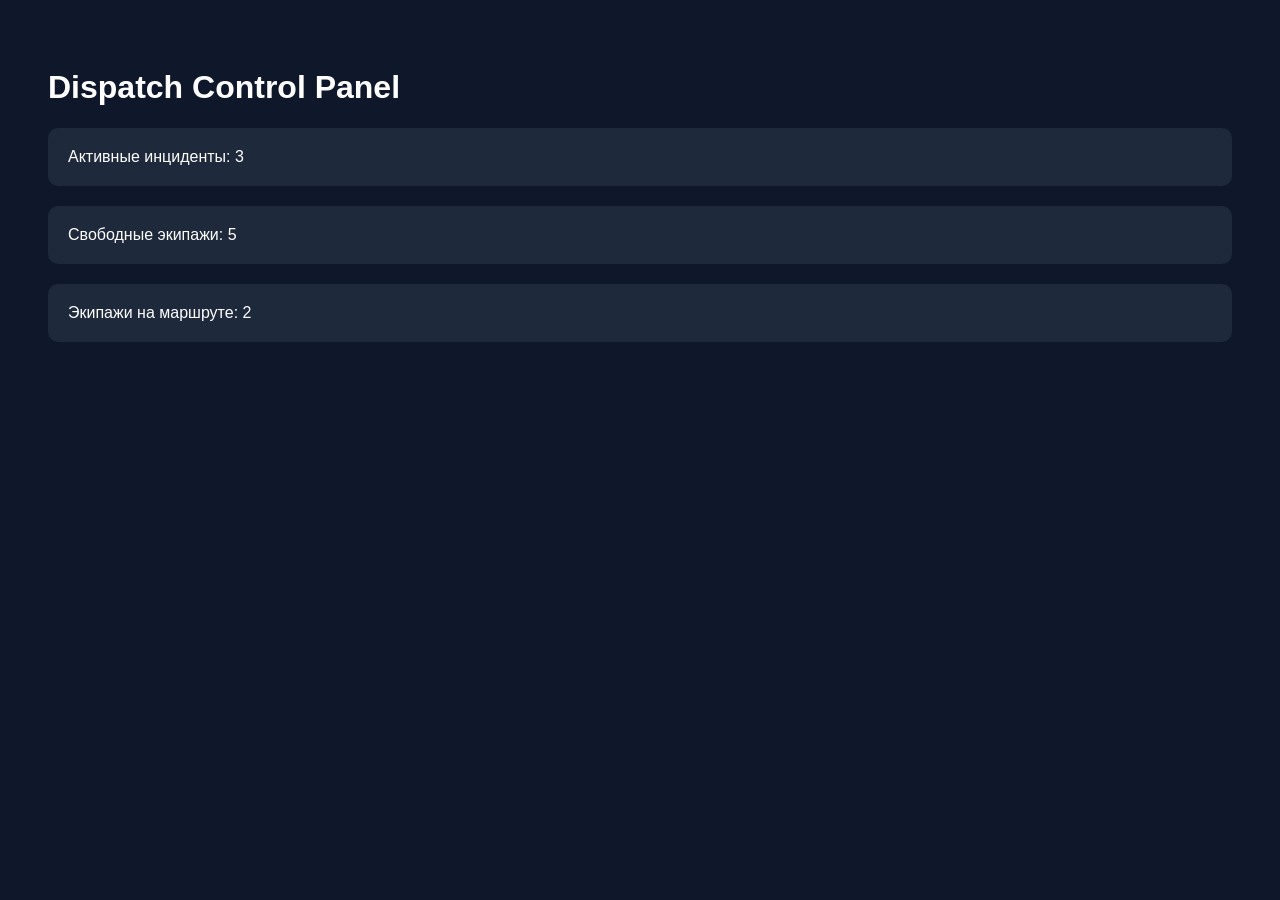
==== index.html @ 0550d168 "Initial commit" ====
<!DOCTYPE html>
<html lang="ru">

<head>
<meta charset="UTF-8">
<title>Dispatch Control Panel</title>
<link rel="stylesheet" href="style.css">
</head>

<body>

<h1>Dispatch Control Panel</h1>

<div class="card">
Активные инциденты: 3
</div>

<div class="card">
Свободные экипажи: 5
</div>

<div class="card">
Экипажи на маршруте: 2
</div>

<script src="script.ts"></script>

</body>
</html>
---- style.css ----
body{
font-family: Arial;
background:#0f172a;
color:white;
padding:40px;
}

.card{
background:#1e293b;
padding:20px;
border-radius:10px;
margin-top:20px;
}
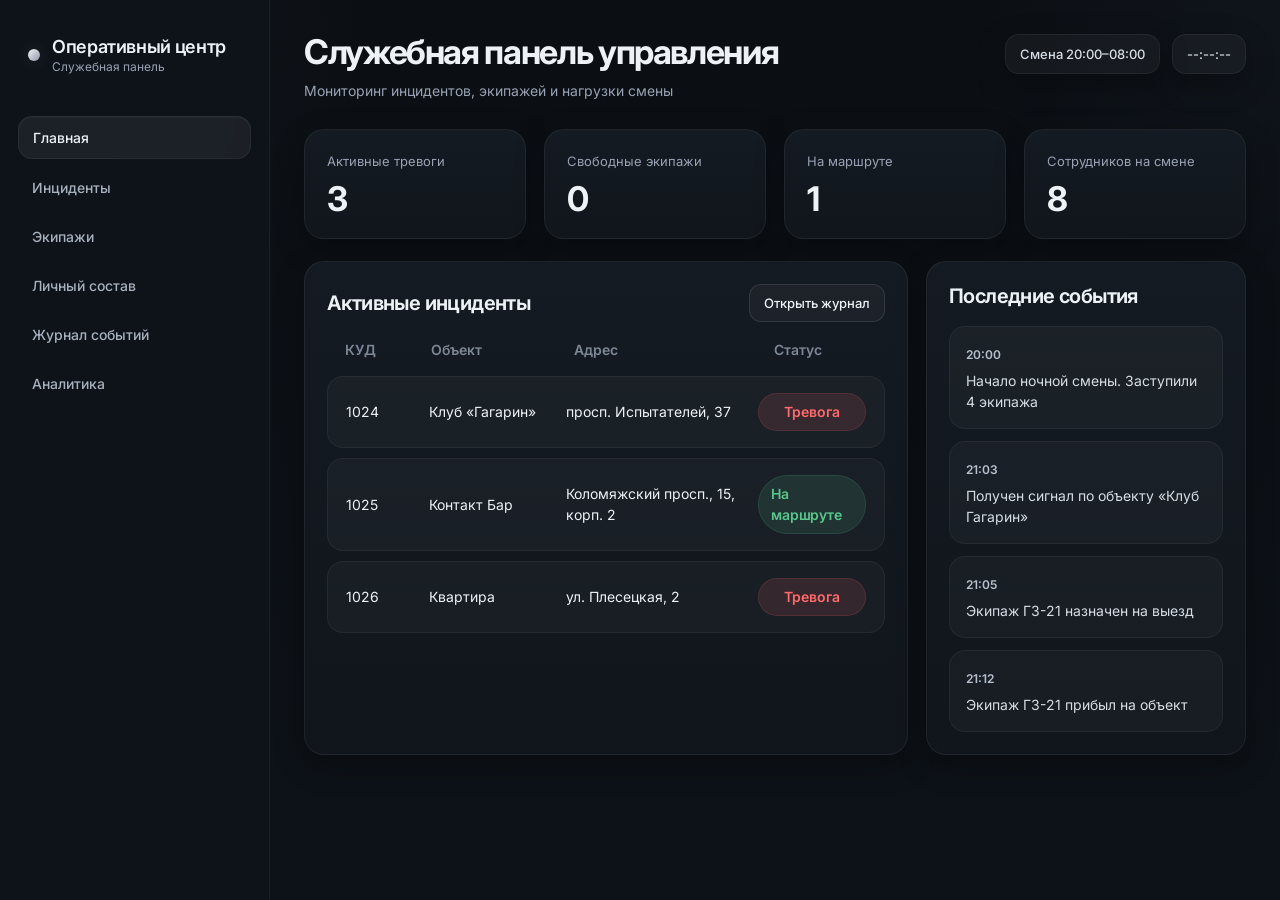
==== commit 1d885189: "updated css, index" ====
--- a/index.html
+++ b/index.html
@@ -1,29 +1,138 @@
 <!DOCTYPE html>
 <html lang="ru">
+<head>
+  <meta charset="UTF-8" />
+  <meta name="viewport" content="width=device-width, initial-scale=1.0" />
+  <title>Панель управления службой</title>
+  <link rel="stylesheet" href="style.css" />
+</head>
+<body>
+  <div class="layout">
+    <aside class="sidebar">
+      <div class="logo-block">
+        <div class="logo-dot"></div>
+        <div>
+          <h2 class="logo-title">Оперативный центр</h2>
+          <p class="logo-subtitle">Служебная панель</p>
+        </div>
+      </div>
 
-<head>
-<meta charset="UTF-8">
-<title>Dispatch Control Panel</title>
-<link rel="stylesheet" href="style.css">
-</head>
+      <nav class="menu">
+        <a class="menu-item active" href="#">Главная</a>
+        <a class="menu-item" href="#">Инциденты</a>
+        <a class="menu-item" href="#">Экипажи</a>
+        <a class="menu-item" href="#">Личный состав</a>
+        <a class="menu-item" href="#">Журнал событий</a>
+        <a class="menu-item" href="#">Аналитика</a>
+      </nav>
+    </aside>
 
-<body>
+    <main class="main">
+      <header class="topbar">
+        <div>
+          <h1>Служебная панель управления</h1>
+          <p class="subtitle">
+            Мониторинг инцидентов, экипажей и нагрузки смены
+          </p>
+        </div>
 
-<h1>Dispatch Control Panel</h1>
+        <div class="topbar-right">
+          <div class="shift-badge">Смена 20:00–08:00</div>
+          <div class="time-box" id="current-time">--:--:--</div>
+        </div>
+      </header>
 
-<div class="card">
-Активные инциденты: 3
-</div>
+      <section class="stats">
+        <div class="card stat-card">
+          <p class="card-label">Активные тревоги</p>
+          <h3>3</h3>
+        </div>
 
-<div class="card">
-Свободные экипажи: 5
-</div>
+        <div class="card stat-card">
+          <p class="card-label">Свободные экипажи</p>
+          <h3>0</h3>
+        </div>
 
-<div class="card">
-Экипажи на маршруте: 2
-</div>
+        <div class="card stat-card">
+          <p class="card-label">На маршруте</p>
+          <h3>1</h3>
+        </div>
 
-<script src="script.ts"></script>
+        <div class="card stat-card">
+          <p class="card-label">Сотрудников на смене</p>
+          <h3>8</h3>
+        </div>
+      </section>
 
+      <section class="content-grid">
+        <div class="card big-card">
+          <div class="section-header">
+            <h2>Активные инциденты</h2>
+            <button class="btn">Открыть журнал</button>
+          </div>
+
+          <div class="table">
+            <div class="table-row table-head">
+              <span>КУД</span>
+              <span>Объект</span>
+              <span>Адрес</span>
+              <span>Статус</span>
+            </div>
+
+            <div class="table-row">
+              <span>1024</span>
+              <span>Клуб «Гагарин»</span>
+              <span>просп. Испытателей, 37</span>
+              <span class="badge danger">Тревога</span>
+            </div>
+
+            <div class="table-row">
+              <span>1025</span>
+              <span>Контакт Бар</span>
+              <span>Коломяжский просп., 15, корп. 2</span>
+              <span class="badge success">На маршруте</span>
+            </div>
+
+            <div class="table-row">
+              <span>1026</span>
+              <span>Квартира</span>
+              <span>ул. Плесецкая, 2</span>
+              <span class="badge danger">Тревога</span>
+            </div>
+          </div>
+        </div>
+
+        <div class="card side-card">
+          <div class="section-header">
+            <h2>Последние события</h2>
+          </div>
+
+          <div class="event-list">
+            <div class="event-item">
+              <span class="event-time">20:00</span>
+              <p>Начало ночной смены. Заступили 4 экипажа</p>
+            </div>
+
+            <div class="event-item">
+              <span class="event-time">21:03</span>
+              <p>Получен сигнал по объекту «Клуб Гагарин»</p>
+            </div>
+
+            <div class="event-item">
+              <span class="event-time">21:05</span>
+              <p>Экипаж ГЗ-21 назначен на выезд</p>
+            </div>
+
+            <div class="event-item">
+              <span class="event-time">21:12</span>
+              <p>Экипаж ГЗ-21 прибыл на объект</p>
+            </div>
+          </div>
+        </div>
+      </section>
+    </main>
+  </div>
+
+  <script type="module" src="script.ts"></script>
 </body>
 </html>
--- a/style.css
+++ b/style.css
@@ -1,13 +1,377 @@
-body{
-font-family: Arial;
-background:#0f172a;
-color:white;
-padding:40px;
-}
-
-.card{
-background:#1e293b;
-padding:20px;
-border-radius:10px;
-margin-top:20px;
+@import url("https://fonts.googleapis.com/css2?family=Inter:wght@400;500;600;700&display=swap");
+
+* {
+  margin: 0;
+  padding: 0;
+  box-sizing: border-box;
+}
+
+:root {
+  --bg: #0b0f14;
+  --bg-2: #10151c;
+  --sidebar: #0f141b;
+  --card: #151b23;
+  --card-hover: #19212b;
+  --line: rgba(255, 255, 255, 0.06);
+  --line-2: rgba(255, 255, 255, 0.1);
+  --text: #edf2f7;
+  --text-soft: #98a2b3;
+  --text-dim: #7d8795;
+  --red: #ff6b6b;
+  --red-bg: rgba(255, 107, 107, 0.12);
+  --green: #59c78c;
+  --green-bg: rgba(89, 199, 140, 0.12);
+  --shadow: 0 10px 30px rgba(0, 0, 0, 0.28);
+  --radius-xl: 24px;
+  --radius-lg: 20px;
+  --radius-md: 16px;
+  --radius-sm: 12px;
+}
+
+html {
+  font-size: 16px;
+}
+
+body {
+  min-height: 100vh;
+  font-family: "Inter", sans-serif;
+  color: var(--text);
+  background:
+    radial-gradient(circle at top left, rgba(62, 74, 92, 0.14), transparent 24%),
+    radial-gradient(circle at top right, rgba(35, 45, 59, 0.18), transparent 20%),
+    linear-gradient(180deg, #0b0f14 0%, #0d1218 100%);
+}
+
+button {
+  font: inherit;
+}
+
+.layout {
+  display: flex;
+  min-height: 100vh;
+}
+
+/* SIDEBAR */
+
+.sidebar {
+  width: 270px;
+  background: rgba(15, 20, 27, 0.96);
+  border-right: 1px solid var(--line);
+  padding: 28px 18px;
+  backdrop-filter: blur(10px);
+  -webkit-backdrop-filter: blur(10px);
+}
+
+.logo-block {
+  display: flex;
+  align-items: center;
+  gap: 12px;
+  margin-bottom: 34px;
+  padding: 8px 10px;
+}
+
+.logo-dot {
+  width: 12px;
+  height: 12px;
+  border-radius: 50%;
+  background: linear-gradient(135deg, #f3f4f6, #8f98a8);
+  box-shadow: 0 0 18px rgba(255, 255, 255, 0.14);
+}
+
+.logo-title {
+  font-size: 18px;
+  font-weight: 600;
+  letter-spacing: -0.02em;
+  color: var(--text);
+}
+
+.logo-subtitle {
+  font-size: 12px;
+  color: var(--text-soft);
+  margin-top: 2px;
+}
+
+.menu {
+  display: flex;
+  flex-direction: column;
+  gap: 8px;
+}
+
+.menu-item {
+  text-decoration: none;
+  color: #a8b1be;
+  padding: 12px 14px;
+  border-radius: 14px;
+  transition: 0.2s ease;
+  font-size: 14px;
+  font-weight: 500;
+}
+
+.menu-item:hover {
+  background: rgba(255, 255, 255, 0.04);
+  color: var(--text);
+}
+
+.menu-item.active {
+  background: rgba(255, 255, 255, 0.06);
+  color: var(--text);
+  border: 1px solid var(--line);
+  box-shadow: inset 0 1px 0 rgba(255, 255, 255, 0.03);
+}
+
+/* MAIN */
+
+.main {
+  flex: 1;
+  padding: 34px;
+}
+
+.topbar {
+  display: flex;
+  justify-content: space-between;
+  align-items: flex-start;
+  gap: 24px;
+  margin-bottom: 28px;
+}
+
+.topbar h1 {
+  font-size: 34px;
+  line-height: 1.05;
+  letter-spacing: -0.04em;
+  color: var(--text);
+  margin-bottom: 10px;
+  font-weight: 700;
+}
+
+.subtitle {
+  color: var(--text-soft);
+  font-size: 14px;
+  line-height: 1.5;
+}
+
+.topbar-right {
+  display: flex;
+  align-items: center;
+  gap: 12px;
+}
+
+.shift-badge,
+.time-box {
+  background: rgba(255, 255, 255, 0.04);
+  border: 1px solid var(--line);
+  padding: 11px 14px;
+  border-radius: 14px;
+  color: #d7dde5;
+  box-shadow: var(--shadow);
+  font-size: 13px;
+  font-weight: 500;
+}
+
+/* CARDS */
+
+.stats {
+  display: grid;
+  grid-template-columns: repeat(4, minmax(0, 1fr));
+  gap: 18px;
+  margin-bottom: 22px;
+}
+
+.card {
+  background: linear-gradient(180deg, rgba(21, 27, 35, 0.98) 0%, rgba(17, 22, 29, 0.98) 100%);
+  border: 1px solid var(--line);
+  border-radius: var(--radius-lg);
+  padding: 22px;
+  box-shadow: var(--shadow);
+}
+
+.card-label {
+  color: var(--text-soft);
+  font-size: 13px;
+  line-height: 1.4;
+  margin-bottom: 12px;
+}
+
+.stat-card h3 {
+  font-size: 34px;
+  line-height: 1;
+  letter-spacing: -0.04em;
+  color: var(--text);
+  font-weight: 700;
+}
+
+/* CONTENT GRID */
+
+.content-grid {
+  display: grid;
+  grid-template-columns: minmax(0, 1.7fr) minmax(320px, 0.9fr);
+  gap: 18px;
+}
+
+.section-header {
+  display: flex;
+  align-items: center;
+  justify-content: space-between;
+  margin-bottom: 18px;
+}
+
+.section-header h2 {
+  font-size: 20px;
+  letter-spacing: -0.03em;
+  color: var(--text);
+  font-weight: 650;
+}
+
+.btn {
+  border: 1px solid var(--line-2);
+  background: rgba(255, 255, 255, 0.04);
+  color: var(--text);
+  padding: 10px 14px;
+  border-radius: 12px;
+  cursor: pointer;
+  transition: 0.2s ease;
+  font-size: 13px;
+  font-weight: 500;
+}
+
+.btn:hover {
+  transform: translateY(-1px);
+  background: rgba(255, 255, 255, 0.06);
+}
+
+/* TABLE */
+
+.table {
+  display: flex;
+  flex-direction: column;
+  gap: 10px;
+}
+
+.table-row {
+  display: grid;
+  grid-template-columns: 0.7fr 1.25fr 1.8fr 0.9fr;
+  gap: 14px;
+  align-items: center;
+  padding: 16px 18px;
+  border-radius: 16px;
+  background: rgba(255, 255, 255, 0.03);
+  border: 1px solid rgba(255, 255, 255, 0.05);
+  transition: 0.18s ease;
+}
+
+.table-row:hover {
+  background: rgba(255, 255, 255, 0.045);
+  border-color: rgba(255, 255, 255, 0.08);
+}
+
+.table-head {
+  background: transparent;
+  border: none;
+  padding: 0 18px 6px;
+  color: var(--text-dim);
+  font-size: 12px;
+  font-weight: 600;
+}
+
+.table-head:hover {
+  background: transparent;
+}
+
+.table-row span {
+  font-size: 14px;
+  line-height: 1.45;
+}
+
+/* BADGES */
+
+.badge {
+  display: inline-flex;
+  align-items: center;
+  justify-content: center;
+  width: fit-content;
+  min-width: 108px;
+  padding: 8px 12px;
+  border-radius: 999px;
+  font-size: 12px;
+  font-weight: 600;
+  letter-spacing: -0.01em;
+}
+
+.badge.danger {
+  color: var(--red);
+  background: var(--red-bg);
+  border: 1px solid rgba(255, 107, 107, 0.14);
+}
+
+.badge.success {
+  color: var(--green);
+  background: var(--green-bg);
+  border: 1px solid rgba(89, 199, 140, 0.14);
+}
+
+/* EVENTS */
+
+.event-list {
+  display: flex;
+  flex-direction: column;
+  gap: 12px;
+}
+
+.event-item {
+  padding: 16px;
+  border-radius: 16px;
+  background: rgba(255, 255, 255, 0.03);
+  border: 1px solid rgba(255, 255, 255, 0.05);
+}
+
+.event-time {
+  display: inline-block;
+  margin-bottom: 8px;
+  font-size: 12px;
+  font-weight: 600;
+  color: #b7c0cc;
+}
+
+.event-item p {
+  font-size: 14px;
+  line-height: 1.5;
+  color: #d7dde5;
+}
+
+/* ADAPTIVE */
+
+@media (max-width: 1180px) {
+  .stats {
+    grid-template-columns: repeat(2, minmax(0, 1fr));
+  }
+
+  .content-grid {
+    grid-template-columns: 1fr;
+  }
+}
+
+@media (max-width: 820px) {
+  .layout {
+    flex-direction: column;
+  }
+
+  .sidebar {
+    width: 100%;
+  }
+
+  .main {
+    padding: 20px;
+  }
+
+  .topbar {
+    flex-direction: column;
+    align-items: flex-start;
+  }
+
+  .stats {
+    grid-template-columns: 1fr;
+  }
+
+  .table-row {
+    grid-template-columns: 1fr;
+  }
 }
